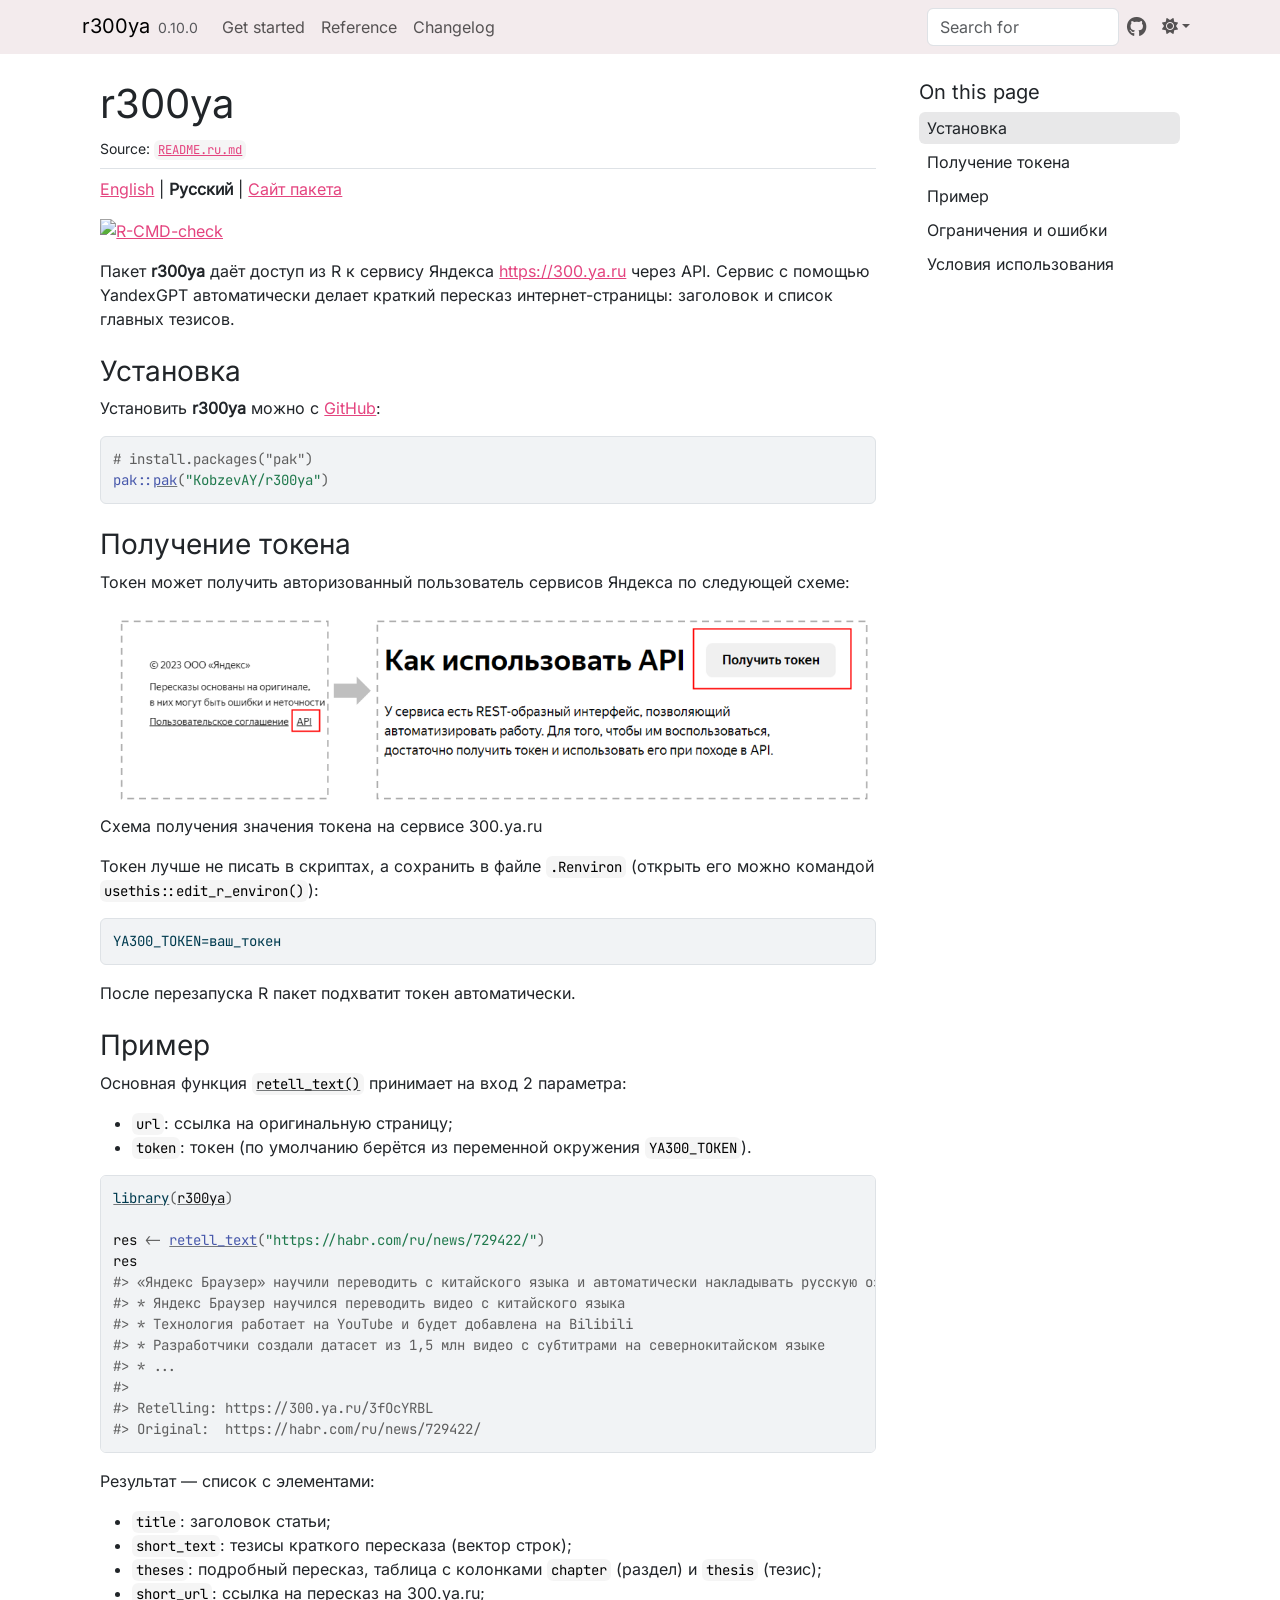
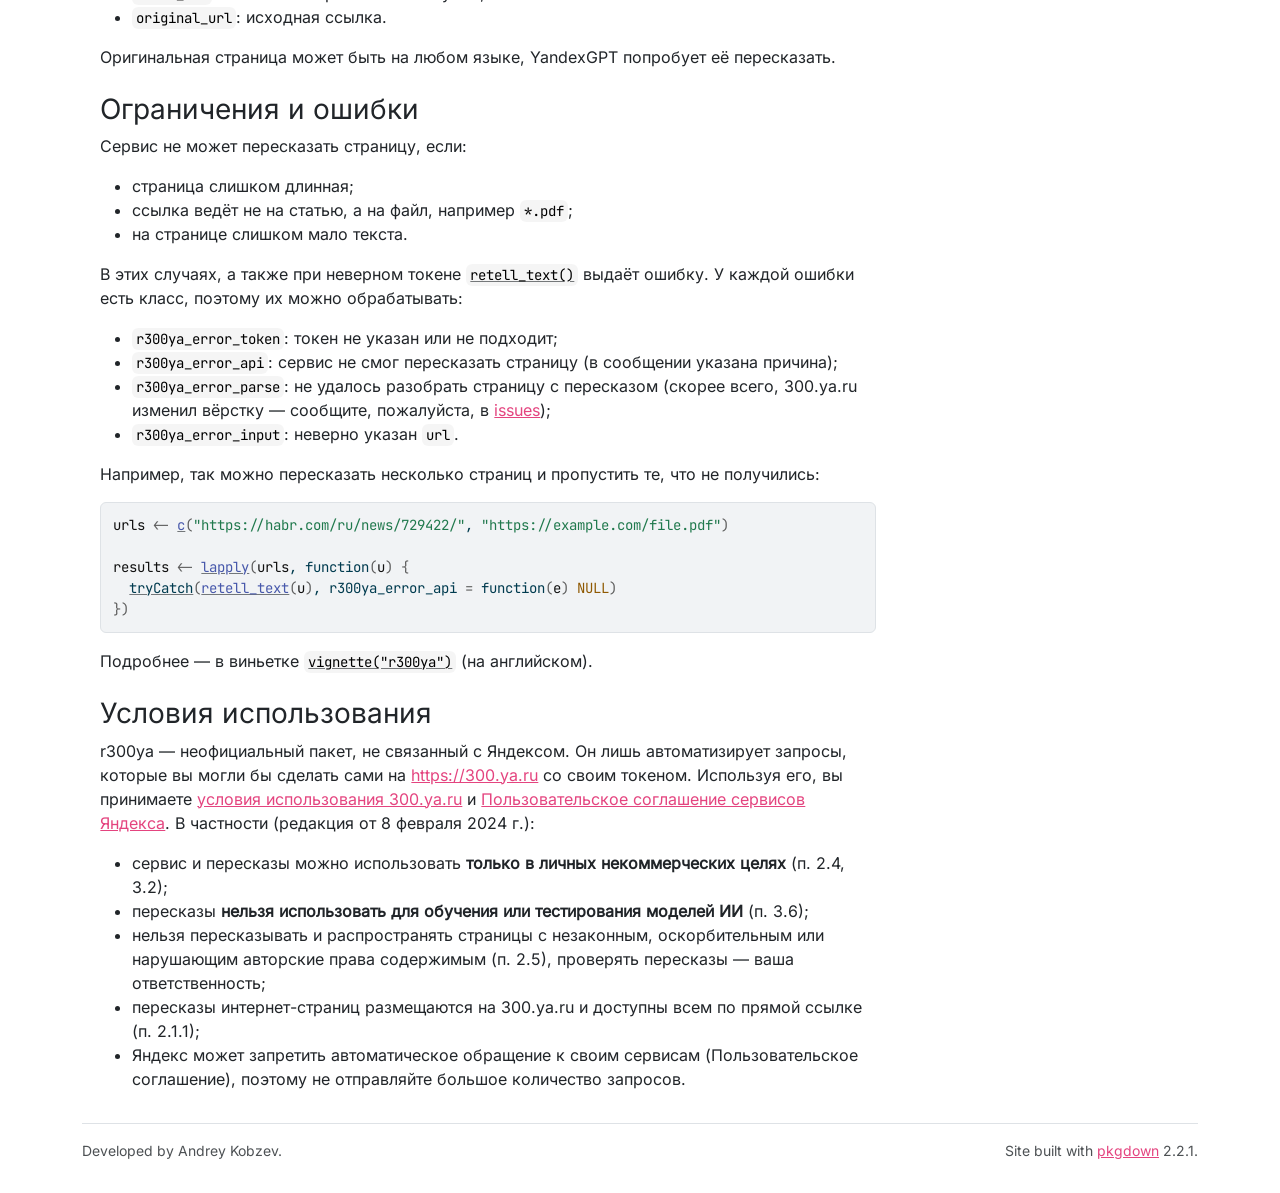
==== README.ru.html @ 0dd204d5 "Deploying to gh-pages from @ KobzevAY/r300ya@0d7c2d34cd76e86f2a90c839f4045124e601a63e 🚀" ====
<!DOCTYPE html>
<!-- Generated by pkgdown: do not edit by hand --><html lang="en"><head><meta charset="UTF-8"><meta http-equiv="X-UA-Compatible" content="IE=edge"><meta name="viewport" content="width=device-width, initial-scale=1, shrink-to-fit=no"><title>r300ya • r300ya</title><script src="lightswitch.js"></script><script src="deps/jquery-3.6.0/jquery-3.6.0.min.js"></script><meta name="viewport" content="width=device-width, initial-scale=1, shrink-to-fit=no"><link href="deps/bootstrap-5.3.8/bootstrap.min.css" rel="stylesheet"><script src="deps/bootstrap-5.3.8/bootstrap.bundle.min.js"></script><link href="deps/Inter-0.4.10/font.css" rel="stylesheet"><link href="deps/JetBrains_Mono-0.4.10/font.css" rel="stylesheet"><link href="deps/font-awesome-6.5.2/css/all.min.css" rel="stylesheet"><link href="deps/font-awesome-6.5.2/css/v4-shims.min.css" rel="stylesheet"><script src="deps/headroom-0.11.0/headroom.min.js"></script><script src="deps/headroom-0.11.0/jQuery.headroom.min.js"></script><script src="deps/bootstrap-toc-1.0.1/bootstrap-toc.min.js"></script><script src="deps/clipboard.js-2.0.11/clipboard.min.js"></script><script src="deps/search-1.0.0/autocomplete.jquery.min.js"></script><script src="deps/search-1.0.0/fuse.min.js"></script><script src="deps/search-1.0.0/mark.min.js"></script><!-- pkgdown --><script src="pkgdown.js"></script><meta property="og:title" content="r300ya"></head><body>
    <a href="#main" class="visually-hidden-focusable">Skip to contents</a>


    <nav class="navbar navbar-expand-lg fixed-top " aria-label="Site navigation"><div class="container">

    <a class="navbar-brand me-2" href="index.html">r300ya</a>

    <small class="nav-text text-muted me-auto" data-bs-toggle="tooltip" data-bs-placement="bottom" title="">0.10.0</small>


    <button class="navbar-toggler" type="button" data-bs-toggle="collapse" data-bs-target="#navbar" aria-controls="navbar" aria-expanded="false" aria-label="Toggle navigation">
      <span class="navbar-toggler-icon"></span>
    </button>

    <div id="navbar" class="collapse navbar-collapse ms-3">
      <ul class="navbar-nav me-auto"><li class="nav-item"><a class="nav-link" href="articles/r300ya.html">Get started</a></li>
<li class="nav-item"><a class="nav-link" href="reference/index.html">Reference</a></li>
<li class="nav-item"><a class="nav-link" href="news/index.html">Changelog</a></li>
      </ul><ul class="navbar-nav"><li class="nav-item"><form class="form-inline" role="search">
 <input class="form-control" type="search" name="search-input" id="search-input" autocomplete="off" aria-label="Search site" placeholder="Search for" data-search-index="search.json"></form></li>
<li class="nav-item"><a class="external-link nav-link" href="https://github.com/KobzevAY/r300ya/" aria-label="GitHub"><span class="fa fab fa-github fa-lg"></span></a></li>
<li class="nav-item dropdown">
  <button class="nav-link dropdown-toggle" type="button" id="dropdown-lightswitch" data-bs-toggle="dropdown" aria-expanded="false" aria-haspopup="true" aria-label="Light switch"><span class="fa fa-sun"></span></button>
  <ul class="dropdown-menu dropdown-menu-end" aria-labelledby="dropdown-lightswitch"><li><button class="dropdown-item" data-bs-theme-value="light"><span class="fa fa-sun"></span> Light</button></li>
    <li><button class="dropdown-item" data-bs-theme-value="dark"><span class="fa fa-moon"></span> Dark</button></li>
    <li><button class="dropdown-item" data-bs-theme-value="auto"><span class="fa fa-adjust"></span> Auto</button></li>
  </ul></li>
      </ul></div>


  </div>
</nav><div class="container template-title-body">
<div class="row">
  <main id="main" class="col-md-9"><div class="page-header">

      <h1>r300ya</h1>
      <small class="dont-index">Source: <a href="https://github.com/KobzevAY/r300ya/blob/master/README.ru.md" class="external-link"><code>README.ru.md</code></a></small>
    </div>

<div id="r300ya" class="section level1">

<p><a href="README.html">English</a> | <strong>Русский</strong> | <a href="https://kobzevay.github.io/r300ya/">Сайт пакета</a></p>
<!-- badges: start -->
<p><a href="https://github.com/KobzevAY/r300ya/actions/workflows/R-CMD-check.yaml" class="external-link"><img src="https://github.com/KobzevAY/r300ya/actions/workflows/R-CMD-check.yaml/badge.svg" alt="R-CMD-check"></a> <!-- badges: end --></p>
<p>Пакет <strong>r300ya</strong> даёт доступ из R к сервису Яндекса <a href="https://300.ya.ru" class="external-link uri">https://300.ya.ru</a> через API. Сервис с помощью YandexGPT автоматически делает краткий пересказ интернет-страницы: заголовок и список главных тезисов.</p>
<div class="section level2">
<h2 id="установка">Установка<a class="anchor" aria-label="anchor" href="#%D1%83%D1%81%D1%82%D0%B0%D0%BD%D0%BE%D0%B2%D0%BA%D0%B0"></a></h2>
<p>Установить <strong>r300ya</strong> можно с <a href="https://github.com/KobzevAY/r300ya" class="external-link">GitHub</a>:</p>
<div class="sourceCode" id="cb1"><pre class="downlit sourceCode r">
<code class="sourceCode R"><span><span class="co"># install.packages("pak")</span></span>
<span><span class="fu">pak</span><span class="fu">::</span><span class="fu"><a href="https://pak.r-lib.org/reference/pak.html" class="external-link">pak</a></span><span class="op">(</span><span class="st">"KobzevAY/r300ya"</span><span class="op">)</span></span></code></pre></div>
</div>
<div class="section level2">
<h2 id="получение-токена">Получение токена<a class="anchor" aria-label="anchor" href="#%D0%BF%D0%BE%D0%BB%D1%83%D1%87%D0%B5%D0%BD%D0%B8%D0%B5-%D1%82%D0%BE%D0%BA%D0%B5%D0%BD%D0%B0"></a></h2>
<p>Токен может получить авторизованный пользователь сервисов Яндекса по следующей схеме:</p>
<figure><img src="reference/figures/r300ya_token.png" alt="Схема получения значения токена на сервисе 300.ya.ru"><figcaption aria-hidden="true">
Схема получения значения токена на сервисе 300.ya.ru
</figcaption></figure><p>Токен лучше не писать в скриптах, а сохранить в файле <code>.Renviron</code> (открыть его можно командой <code>usethis::edit_r_environ()</code>):</p>
<div class="sourceCode" id="cb2"><pre class="sourceCode R"><code class="sourceCode r"><span id="cb2-1"><a href="#cb2-1" tabindex="-1"></a>YA300_TOKEN<span class="ot">=</span>ваш_токен</span></code></pre></div>
<p>После перезапуска R пакет подхватит токен автоматически.</p>
</div>
<div class="section level2">
<h2 id="пример">Пример<a class="anchor" aria-label="anchor" href="#%D0%BF%D1%80%D0%B8%D0%BC%D0%B5%D1%80"></a></h2>
<p>Основная функция <code><a href="reference/retell_text.html">retell_text()</a></code> принимает на вход 2 параметра:</p>
<ul><li>
<code>url</code>: ссылка на оригинальную страницу;</li>
<li>
<code>token</code>: токен (по умолчанию берётся из переменной окружения <code>YA300_TOKEN</code>).</li>
</ul><div class="sourceCode" id="cb3"><pre class="downlit sourceCode r">
<code class="sourceCode R"><span><span class="kw"><a href="https://rdrr.io/r/base/library.html" class="external-link">library</a></span><span class="op">(</span><span class="va"><a href="https://kobzevay.github.io/r300ya/">r300ya</a></span><span class="op">)</span></span>
<span></span>
<span><span class="va">res</span> <span class="op">&lt;-</span> <span class="fu"><a href="reference/retell_text.html">retell_text</a></span><span class="op">(</span><span class="st">"https://habr.com/ru/news/729422/"</span><span class="op">)</span></span>
<span><span class="va">res</span></span>
<span><span class="co">#&gt; «Яндекс Браузер» научили переводить с китайского языка и автоматически накладывать русскую озвучку</span></span>
<span><span class="co">#&gt; * Яндекс Браузер научился переводить видео с китайского языка</span></span>
<span><span class="co">#&gt; * Технология работает на YouTube и будет добавлена на Bilibili</span></span>
<span><span class="co">#&gt; * Разработчики создали датасет из 1,5 млн видео с субтитрами на севернокитайском языке</span></span>
<span><span class="co">#&gt; * ...</span></span>
<span><span class="co">#&gt;</span></span>
<span><span class="co">#&gt; Retelling: https://300.ya.ru/3fOcYRBL</span></span>
<span><span class="co">#&gt; Original:  https://habr.com/ru/news/729422/</span></span></code></pre></div>
<p>Результат — список с элементами:</p>
<ul><li>
<code>title</code>: заголовок статьи;</li>
<li>
<code>short_text</code>: тезисы краткого пересказа (вектор строк);</li>
<li>
<code>theses</code>: подробный пересказ, таблица с колонками <code>chapter</code> (раздел) и <code>thesis</code> (тезис);</li>
<li>
<code>short_url</code>: ссылка на пересказ на 300.ya.ru;</li>
<li>
<code>original_url</code>: исходная ссылка.</li>
</ul><p>Оригинальная страница может быть на любом языке, YandexGPT попробует её пересказать.</p>
</div>
<div class="section level2">
<h2 id="ограничения-и-ошибки">Ограничения и ошибки<a class="anchor" aria-label="anchor" href="#%D0%BE%D0%B3%D1%80%D0%B0%D0%BD%D0%B8%D1%87%D0%B5%D0%BD%D0%B8%D1%8F-%D0%B8-%D0%BE%D1%88%D0%B8%D0%B1%D0%BA%D0%B8"></a></h2>
<p>Сервис не может пересказать страницу, если:</p>
<ul><li>страница слишком длинная;</li>
<li>ссылка ведёт не на статью, а на файл, например <code>*.pdf</code>;</li>
<li>на странице слишком мало текста.</li>
</ul><p>В этих случаях, а также при неверном токене <code><a href="reference/retell_text.html">retell_text()</a></code> выдаёт ошибку. У каждой ошибки есть класс, поэтому их можно обрабатывать:</p>
<ul><li>
<code>r300ya_error_token</code>: токен не указан или не подходит;</li>
<li>
<code>r300ya_error_api</code>: сервис не смог пересказать страницу (в сообщении указана причина);</li>
<li>
<code>r300ya_error_parse</code>: не удалось разобрать страницу с пересказом (скорее всего, 300.ya.ru изменил вёрстку — сообщите, пожалуйста, в <a href="https://github.com/KobzevAY/r300ya/issues" class="external-link">issues</a>);</li>
<li>
<code>r300ya_error_input</code>: неверно указан <code>url</code>.</li>
</ul><p>Например, так можно пересказать несколько страниц и пропустить те, что не получились:</p>
<div class="sourceCode" id="cb4"><pre class="downlit sourceCode r">
<code class="sourceCode R"><span><span class="va">urls</span> <span class="op">&lt;-</span> <span class="fu"><a href="https://rdrr.io/r/base/c.html" class="external-link">c</a></span><span class="op">(</span><span class="st">"https://habr.com/ru/news/729422/"</span>, <span class="st">"https://example.com/file.pdf"</span><span class="op">)</span></span>
<span></span>
<span><span class="va">results</span> <span class="op">&lt;-</span> <span class="fu"><a href="https://rdrr.io/r/base/lapply.html" class="external-link">lapply</a></span><span class="op">(</span><span class="va">urls</span>, <span class="kw">function</span><span class="op">(</span><span class="va">u</span><span class="op">)</span> <span class="op">{</span></span>
<span>  <span class="kw"><a href="https://rdrr.io/r/base/conditions.html" class="external-link">tryCatch</a></span><span class="op">(</span><span class="fu"><a href="reference/retell_text.html">retell_text</a></span><span class="op">(</span><span class="va">u</span><span class="op">)</span>, r300ya_error_api <span class="op">=</span> <span class="kw">function</span><span class="op">(</span><span class="va">e</span><span class="op">)</span> <span class="cn">NULL</span><span class="op">)</span></span>
<span><span class="op">}</span><span class="op">)</span></span></code></pre></div>
<p>Подробнее — в виньетке <code><a href="articles/r300ya.html">vignette("r300ya")</a></code> (на английском).</p>
</div>
<div class="section level2">
<h2 id="условия-использования">Условия использования<a class="anchor" aria-label="anchor" href="#%D1%83%D1%81%D0%BB%D0%BE%D0%B2%D0%B8%D1%8F-%D0%B8%D1%81%D0%BF%D0%BE%D0%BB%D1%8C%D0%B7%D0%BE%D0%B2%D0%B0%D0%BD%D0%B8%D1%8F"></a></h2>
<p>r300ya — неофициальный пакет, не связанный с Яндексом. Он лишь автоматизирует запросы, которые вы могли бы сделать сами на <a href="https://300.ya.ru" class="external-link uri">https://300.ya.ru</a> со своим токеном. Используя его, вы принимаете <a href="https://yandex.ru/legal/300ya_termsofuse/" class="external-link">условия использования 300.ya.ru</a> и <a href="https://yandex.ru/legal/rules/" class="external-link">Пользовательское соглашение сервисов Яндекса</a>. В частности (редакция от 8 февраля 2024 г.):</p>
<ul><li>сервис и пересказы можно использовать <strong>только в личных некоммерческих целях</strong> (п. 2.4, 3.2);</li>
<li>пересказы <strong>нельзя использовать для обучения или тестирования моделей ИИ</strong> (п. 3.6);</li>
<li>нельзя пересказывать и распространять страницы с незаконным, оскорбительным или нарушающим авторские права содержимым (п. 2.5), проверять пересказы — ваша ответственность;</li>
<li>пересказы интернет-страниц размещаются на 300.ya.ru и доступны всем по прямой ссылке (п. 2.1.1);</li>
<li>Яндекс может запретить автоматическое обращение к своим сервисам (Пользовательское соглашение), поэтому не отправляйте большое количество запросов.</li>
</ul></div>
</div>

  </main><aside class="col-md-3"><nav id="toc" aria-label="Table of contents"><h2>On this page</h2>
    </nav></aside></div>


    <footer><div class="pkgdown-footer-left">
  <p>Developed by Andrey Kobzev.</p>
</div>

<div class="pkgdown-footer-right">
  <p>Site built with <a href="https://pkgdown.r-lib.org/" class="external-link">pkgdown</a> 2.2.1.</p>
</div>

    </footer></div>





  </body></html>
---- deps/Inter-0.4.10/font.css ----
/* cyrillic-ext */
@font-face {
  font-family: 'Inter';
  font-style: normal;
  font-weight: 400;
  font-display: swap;
  src: url(UcCO3FwrK3iLTeHuS_nVMrMxCp50SjIw2boKoduKmMEVuLyfAZJhiI2B.woff2) format('woff2');
  unicode-range: U+0460-052F, U+1C80-1C8A, U+20B4, U+2DE0-2DFF, U+A640-A69F, U+FE2E-FE2F;
}
/* cyrillic */
@font-face {
  font-family: 'Inter';
  font-style: normal;
  font-weight: 400;
  font-display: swap;
  src: url(UcCO3FwrK3iLTeHuS_nVMrMxCp50SjIw2boKoduKmMEVuLyfAZthiI2B.woff2) format('woff2');
  unicode-range: U+0301, U+0400-045F, U+0490-0491, U+04B0-04B1, U+2116;
}
/* greek-ext */
@font-face {
  font-family: 'Inter';
  font-style: normal;
  font-weight: 400;
  font-display: swap;
  src: url(UcCO3FwrK3iLTeHuS_nVMrMxCp50SjIw2boKoduKmMEVuLyfAZNhiI2B.woff2) format('woff2');
  unicode-range: U+1F00-1FFF;
}
/* greek */
@font-face {
  font-family: 'Inter';
  font-style: normal;
  font-weight: 400;
  font-display: swap;
  src: url(UcCO3FwrK3iLTeHuS_nVMrMxCp50SjIw2boKoduKmMEVuLyfAZxhiI2B.woff2) format('woff2');
  unicode-range: U+0370-0377, U+037A-037F, U+0384-038A, U+038C, U+038E-03A1, U+03A3-03FF;
}
/* vietnamese */
@font-face {
  font-family: 'Inter';
  font-style: normal;
  font-weight: 400;
  font-display: swap;
  src: url(UcCO3FwrK3iLTeHuS_nVMrMxCp50SjIw2boKoduKmMEVuLyfAZBhiI2B.woff2) format('woff2');
  unicode-range: U+0102-0103, U+0110-0111, U+0128-0129, U+0168-0169, U+01A0-01A1, U+01AF-01B0, U+0300-0301, U+0303-0304, U+0308-0309, U+0323, U+0329, U+1EA0-1EF9, U+20AB;
}
/* latin-ext */
@font-face {
  font-family: 'Inter';
  font-style: normal;
  font-weight: 400;
  font-display: swap;
  src: url(UcCO3FwrK3iLTeHuS_nVMrMxCp50SjIw2boKoduKmMEVuLyfAZFhiI2B.woff2) format('woff2');
  unicode-range: U+0100-02BA, U+02BD-02C5, U+02C7-02CC, U+02CE-02D7, U+02DD-02FF, U+0304, U+0308, U+0329, U+1D00-1DBF, U+1E00-1E9F, U+1EF2-1EFF, U+2020, U+20A0-20AB, U+20AD-20C4, U+2113, U+2C60-2C7F, U+A720-A7FF;
}
/* latin */
@font-face {
  font-family: 'Inter';
  font-style: normal;
  font-weight: 400;
  font-display: swap;
  src: url(UcCO3FwrK3iLTeHuS_nVMrMxCp50SjIw2boKoduKmMEVuLyfAZ9hiA.woff2) format('woff2');
  unicode-range: U+0000-00FF, U+0131, U+0152-0153, U+02BB-02BC, U+02C6, U+02DA, U+02DC, U+0304, U+0308, U+0329, U+2000-206F, U+20AC, U+2122, U+2191, U+2193, U+2212, U+2215, U+FEFF, U+FFFD;
}
---- deps/JetBrains_Mono-0.4.10/font.css ----
/* cyrillic-ext */
@font-face {
  font-family: 'JetBrains Mono';
  font-style: normal;
  font-weight: 400;
  font-display: swap;
  src: url(tDbY2o-flEEny0FZhsfKu5WU4zr3E_BX0PnT8RD8yKxTN1OVgaY.woff2) format('woff2');
  unicode-range: U+0460-052F, U+1C80-1C8A, U+20B4, U+2DE0-2DFF, U+A640-A69F, U+FE2E-FE2F;
}
/* cyrillic */
@font-face {
  font-family: 'JetBrains Mono';
  font-style: normal;
  font-weight: 400;
  font-display: swap;
  src: url(tDbY2o-flEEny0FZhsfKu5WU4zr3E_BX0PnT8RD8yKxTPlOVgaY.woff2) format('woff2');
  unicode-range: U+0301, U+0400-045F, U+0490-0491, U+04B0-04B1, U+2116;
}
/* greek */
@font-face {
  font-family: 'JetBrains Mono';
  font-style: normal;
  font-weight: 400;
  font-display: swap;
  src: url(tDbY2o-flEEny0FZhsfKu5WU4zr3E_BX0PnT8RD8yKxTOVOVgaY.woff2) format('woff2');
  unicode-range: U+0370-0377, U+037A-037F, U+0384-038A, U+038C, U+038E-03A1, U+03A3-03FF;
}
/* vietnamese */
@font-face {
  font-family: 'JetBrains Mono';
  font-style: normal;
  font-weight: 400;
  font-display: swap;
  src: url(tDbY2o-flEEny0FZhsfKu5WU4zr3E_BX0PnT8RD8yKxTNVOVgaY.woff2) format('woff2');
  unicode-range: U+0102-0103, U+0110-0111, U+0128-0129, U+0168-0169, U+01A0-01A1, U+01AF-01B0, U+0300-0301, U+0303-0304, U+0308-0309, U+0323, U+0329, U+1EA0-1EF9, U+20AB;
}
/* latin-ext */
@font-face {
  font-family: 'JetBrains Mono';
  font-style: normal;
  font-weight: 400;
  font-display: swap;
  src: url(tDbY2o-flEEny0FZhsfKu5WU4zr3E_BX0PnT8RD8yKxTNFOVgaY.woff2) format('woff2');
  unicode-range: U+0100-02BA, U+02BD-02C5, U+02C7-02CC, U+02CE-02D7, U+02DD-02FF, U+0304, U+0308, U+0329, U+1D00-1DBF, U+1E00-1E9F, U+1EF2-1EFF, U+2020, U+20A0-20AB, U+20AD-20C4, U+2113, U+2C60-2C7F, U+A720-A7FF;
}
/* latin */
@font-face {
  font-family: 'JetBrains Mono';
  font-style: normal;
  font-weight: 400;
  font-display: swap;
  src: url(tDbY2o-flEEny0FZhsfKu5WU4zr3E_BX0PnT8RD8yKxTOlOV.woff2) format('woff2');
  unicode-range: U+0000-00FF, U+0131, U+0152-0153, U+02BB-02BC, U+02C6, U+02DA, U+02DC, U+0304, U+0308, U+0329, U+2000-206F, U+20AC, U+2122, U+2191, U+2193, U+2212, U+2215, U+FEFF, U+FFFD;
}
---- deps/font-awesome-6.5.2/css/v4-shims.min.css ----
/*!
 * Font Awesome Free 6.5.2 by @fontawesome - https://fontawesome.com
 * License - https://fontawesome.com/license/free (Icons: CC BY 4.0, Fonts: SIL OFL 1.1, Code: MIT License)
 * Copyright 2024 Fonticons, Inc.
 */
.fa.fa-glass:before{content:"\f000"}.fa.fa-envelope-o{font-family:"Font Awesome 6 Free";font-weight:400}.fa.fa-envelope-o:before{content:"\f0e0"}.fa.fa-star-o{font-family:"Font Awesome 6 Free";font-weight:400}.fa.fa-star-o:before{content:"\f005"}.fa.fa-close:before,.fa.fa-remove:before{content:"\f00d"}.fa.fa-gear:before{content:"\f013"}.fa.fa-trash-o{font-family:"Font Awesome 6 Free";font-weight:400}.fa.fa-trash-o:before{content:"\f2ed"}.fa.fa-home:before{content:"\f015"}.fa.fa-file-o{font-family:"Font Awesome 6 Free";font-weight:400}.fa.fa-file-o:before{content:"\f15b"}.fa.fa-clock-o{font-family:"Font Awesome 6 Free";font-weight:400}.fa.fa-clock-o:before{content:"\f017"}.fa.fa-arrow-circle-o-down{font-family:"Font Awesome 6 Free";font-weight:400}.fa.fa-arrow-circle-o-down:before{content:"\f358"}.fa.fa-arrow-circle-o-up{font-family:"Font Awesome 6 Free";font-weight:400}.fa.fa-arrow-circle-o-up:before{content:"\f35b"}.fa.fa-play-circle-o{font-family:"Font Awesome 6 Free";font-weight:400}.fa.fa-play-circle-o:before{content:"\f144"}.fa.fa-repeat:before,.fa.fa-rotate-right:before{content:"\f01e"}.fa.fa-refresh:before{content:"\f021"}.fa.fa-list-alt{font-family:"Font Awesome 6 Free";font-weight:400}.fa.fa-list-alt:before{content:"\f022"}.fa.fa-dedent:before{content:"\f03b"}.fa.fa-video-camera:before{content:"\f03d"}.fa.fa-picture-o{font-family:"Font Awesome 6 Free";font-weight:400}.fa.fa-picture-o:before{content:"\f03e"}.fa.fa-photo{font-family:"Font Awesome 6 Free";font-weight:400}.fa.fa-photo:before{content:"\f03e"}.fa.fa-image{font-family:"Font Awesome 6 Free";font-weight:400}.fa.fa-image:before{content:"\f03e"}.fa.fa-map-marker:before{content:"\f3c5"}.fa.fa-pencil-square-o{font-family:"Font Awesome 6 Free";font-weight:400}.fa.fa-pencil-square-o:before{content:"\f044"}.fa.fa-edit{font-family:"Font Awesome 6 Free";font-weight:400}.fa.fa-edit:before{content:"\f044"}.fa.fa-share-square-o:before{content:"\f14d"}.fa.fa-check-square-o{font-family:"Font Awesome 6 Free";font-weight:400}.fa.fa-check-square-o:before{content:"\f14a"}.fa.fa-arrows:before{content:"\f0b2"}.fa.fa-times-circle-o{font-family:"Font Awesome 6 Free";font-weight:400}.fa.fa-times-circle-o:before{content:"\f057"}.fa.fa-check-circle-o{font-family:"Font Awesome 6 Free";font-weight:400}.fa.fa-check-circle-o:before{content:"\f058"}.fa.fa-mail-forward:before{content:"\f064"}.fa.fa-expand:before{content:"\f424"}.fa.fa-compress:before{content:"\f422"}.fa.fa-eye,.fa.fa-eye-slash{font-family:"Font Awesome 6 Free";font-weight:400}.fa.fa-warning:before{content:"\f071"}.fa.fa-calendar:before{content:"\f073"}.fa.fa-arrows-v:before{content:"\f338"}.fa.fa-arrows-h:before{content:"\f337"}.fa.fa-bar-chart-o:before,.fa.fa-bar-chart:before{content:"\e0e3"}.fa.fa-twitter-square{font-family:"Font Awesome 6 Brands";font-weight:400}.fa.fa-twitter-square:before{content:"\f081"}.fa.fa-facebook-square{font-family:"Font Awesome 6 Brands";font-weight:400}.fa.fa-facebook-square:before{content:"\f082"}.fa.fa-gears:before{content:"\f085"}.fa.fa-thumbs-o-up{font-family:"Font Awesome 6 Free";font-weight:400}.fa.fa-thumbs-o-up:before{content:"\f164"}.fa.fa-thumbs-o-down{font-family:"Font Awesome 6 Free";font-weight:400}.fa.fa-thumbs-o-down:before{content:"\f165"}.fa.fa-heart-o{font-family:"Font Awesome 6 Free";font-weight:400}.fa.fa-heart-o:before{content:"\f004"}.fa.fa-sign-out:before{content:"\f2f5"}.fa.fa-linkedin-square{font-family:"Font Awesome 6 Brands";font-weight:400}.fa.fa-linkedin-square:before{content:"\f08c"}.fa.fa-thumb-tack:before{content:"\f08d"}.fa.fa-external-link:before{content:"\f35d"}.fa.fa-sign-in:before{content:"\f2f6"}.fa.fa-github-square{font-family:"Font Awesome 6 Brands";font-weight:400}.fa.fa-github-square:before{content:"\f092"}.fa.fa-lemon-o{font-family:"Font Awesome 6 Free";font-weight:400}.fa.fa-lemon-o:before{content:"\f094"}.fa.fa-square-o{font-family:"Font Awesome 6 Free";font-weight:400}.fa.fa-square-o:before{content:"\f0c8"}.fa.fa-bookmark-o{font-family:"Font Awesome 6 Free";font-weight:400}.fa.fa-bookmark-o:before{content:"\f02e"}.fa.fa-facebook,.fa.fa-twitter{font-family:"Font Awesome 6 Brands";font-weight:400}.fa.fa-facebook:before{content:"\f39e"}.fa.fa-facebook-f{font-family:"Font Awesome 6 Brands";font-weight:400}.fa.fa-facebook-f:before{content:"\f39e"}.fa.fa-github{font-family:"Font Awesome 6 Brands";font-weight:400}.fa.fa-credit-card{font-family:"Font Awesome 6 Free";font-weight:400}.fa.fa-feed:before{content:"\f09e"}.fa.fa-hdd-o{font-family:"Font Awesome 6 Free";font-weight:400}.fa.fa-hdd-o:before{content:"\f0a0"}.fa.fa-hand-o-right{font-family:"Font Awesome 6 Free";font-weight:400}.fa.fa-hand-o-right:before{content:"\f0a4"}.fa.fa-hand-o-left{font-family:"Font Awesome 6 Free";font-weight:400}.fa.fa-hand-o-left:before{content:"\f0a5"}.fa.fa-hand-o-up{font-family:"Font Awesome 6 Free";font-weight:400}.fa.fa-hand-o-up:before{content:"\f0a6"}.fa.fa-hand-o-down{font-family:"Font Awesome 6 Free";font-weight:400}.fa.fa-hand-o-down:before{content:"\f0a7"}.fa.fa-globe:before{content:"\f57d"}.fa.fa-tasks:before{content:"\f828"}.fa.fa-arrows-alt:before{content:"\f31e"}.fa.fa-group:before{content:"\f0c0"}.fa.fa-chain:before{content:"\f0c1"}.fa.fa-cut:before{content:"\f0c4"}.fa.fa-files-o{font-family:"Font Awesome 6 Free";font-weight:400}.fa.fa-files-o:before{content:"\f0c5"}.fa.fa-floppy-o{font-family:"Font Awesome 6 Free";font-weight:400}.fa.fa-floppy-o:before{content:"\f0c7"}.fa.fa-save{font-family:"Font Awesome 6 Free";font-weight:400}.fa.fa-save:before{content:"\f0c7"}.fa.fa-navicon:before,.fa.fa-reorder:before{content:"\f0c9"}.fa.fa-magic:before{content:"\e2ca"}.fa.fa-pinterest,.fa.fa-pinterest-square{font-family:"Font Awesome 6 Brands";font-weight:400}.fa.fa-pinterest-square:before{content:"\f0d3"}.fa.fa-google-plus-square{font-family:"Font Awesome 6 Brands";font-weight:400}.fa.fa-google-plus-square:before{content:"\f0d4"}.fa.fa-google-plus{font-family:"Font Awesome 6 Brands";font-weight:400}.fa.fa-google-plus:before{content:"\f0d5"}.fa.fa-money:before{content:"\f3d1"}.fa.fa-unsorted:before{content:"\f0dc"}.fa.fa-sort-desc:before{content:"\f0dd"}.fa.fa-sort-asc:before{content:"\f0de"}.fa.fa-linkedin{font-family:"Font Awesome 6 Brands";font-weight:400}.fa.fa-linkedin:before{content:"\f0e1"}.fa.fa-rotate-left:before{content:"\f0e2"}.fa.fa-legal:before{content:"\f0e3"}.fa.fa-dashboard:before,.fa.fa-tachometer:before{content:"\f625"}.fa.fa-comment-o{font-family:"Font Awesome 6 Free";font-weight:400}.fa.fa-comment-o:before{content:"\f075"}.fa.fa-comments-o{font-family:"Font Awesome 6 Free";font-weight:400}.fa.fa-comments-o:before{content:"\f086"}.fa.fa-flash:before{content:"\f0e7"}.fa.fa-clipboard:before{content:"\f0ea"}.fa.fa-lightbulb-o{font-family:"Font Awesome 6 Free";font-weight:400}.fa.fa-lightbulb-o:before{content:"\f0eb"}.fa.fa-exchange:before{content:"\f362"}.fa.fa-cloud-download:before{content:"\f0ed"}.fa.fa-cloud-upload:before{content:"\f0ee"}.fa.fa-bell-o{font-family:"Font Awesome 6 Free";font-weight:400}.fa.fa-bell-o:before{content:"\f0f3"}.fa.fa-cutlery:before{content:"\f2e7"}.fa.fa-file-text-o{font-family:"Font Awesome 6 Free";font-weight:400}.fa.fa-file-text-o:before{content:"\f15c"}.fa.fa-building-o{font-family:"Font Awesome 6 Free";font-weight:400}.fa.fa-building-o:before{content:"\f1ad"}.fa.fa-hospital-o{font-family:"Font Awesome 6 Free";font-weight:400}.fa.fa-hospital-o:before{content:"\f0f8"}.fa.fa-tablet:before{content:"\f3fa"}.fa.fa-mobile-phone:before,.fa.fa-mobile:before{content:"\f3cd"}.fa.fa-circle-o{font-family:"Font Awesome 6 Free";font-weight:400}.fa.fa-circle-o:before{content:"\f111"}.fa.fa-mail-reply:before{content:"\f3e5"}.fa.fa-github-alt{font-family:"Font Awesome 6 Brands";font-weight:400}.fa.fa-folder-o{font-family:"Font Awesome 6 Free";font-weight:400}.fa.fa-folder-o:before{content:"\f07b"}.fa.fa-folder-open-o{font-family:"Font Awesome 6 Free";font-weight:400}.fa.fa-folder-open-o:before{content:"\f07c"}.fa.fa-smile-o{font-family:"Font Awesome 6 Free";font-weight:400}.fa.fa-smile-o:before{content:"\f118"}.fa.fa-frown-o{font-family:"Font Awesome 6 Free";font-weight:400}.fa.fa-frown-o:before{content:"\f119"}.fa.fa-meh-o{font-family:"Font Awesome 6 Free";font-weight:400}.fa.fa-meh-o:before{content:"\f11a"}.fa.fa-keyboard-o{font-family:"Font Awesome 6 Free";font-weight:400}.fa.fa-keyboard-o:before{content:"\f11c"}.fa.fa-flag-o{font-family:"Font Awesome 6 Free";font-weight:400}.fa.fa-flag-o:before{content:"\f024"}.fa.fa-mail-reply-all:before{content:"\f122"}.fa.fa-star-half-o{font-family:"Font Awesome 6 Free";font-weight:400}.fa.fa-star-half-o:before{content:"\f5c0"}.fa.fa-star-half-empty{font-family:"Font Awesome 6 Free";font-weight:400}.fa.fa-star-half-empty:before{content:"\f5c0"}.fa.fa-star-half-full{font-family:"Font Awesome 6 Free";font-weight:400}.fa.fa-star-half-full:before{content:"\f5c0"}.fa.fa-code-fork:before{content:"\f126"}.fa.fa-chain-broken:before,.fa.fa-unlink:before{content:"\f127"}.fa.fa-calendar-o{font-family:"Font Awesome 6 Free";font-weight:400}.fa.fa-calendar-o:before{content:"\f133"}.fa.fa-css3,.fa.fa-html5,.fa.fa-maxcdn{font-family:"Font Awesome 6 Brands";font-weight:400}.fa.fa-unlock-alt:before{content:"\f09c"}.fa.fa-minus-square-o{font-family:"Font Awesome 6 Free";font-weight:400}.fa.fa-minus-square-o:before{content:"\f146"}.fa.fa-level-up:before{content:"\f3bf"}.fa.fa-level-down:before{content:"\f3be"}.fa.fa-pencil-square:before{content:"\f14b"}.fa.fa-external-link-square:before{content:"\f360"}.fa.fa-compass{font-family:"Font Awesome 6 Free";font-weight:400}.fa.fa-caret-square-o-down{font-family:"Font Awesome 6 Free";font-weight:400}.fa.fa-caret-square-o-down:before{content:"\f150"}.fa.fa-toggle-down{font-family:"Font Awesome 6 Free";font-weight:400}.fa.fa-toggle-down:before{content:"\f150"}.fa.fa-caret-square-o-up{font-family:"Font Awesome 6 Free";font-weight:400}.fa.fa-caret-square-o-up:before{content:"\f151"}.fa.fa-toggle-up{font-family:"Font Awesome 6 Free";font-weight:400}.fa.fa-toggle-up:before{content:"\f151"}.fa.fa-caret-square-o-right{font-family:"Font Awesome 6 Free";font-weight:400}.fa.fa-caret-square-o-right:before{content:"\f152"}.fa.fa-toggle-right{font-family:"Font Awesome 6 Free";font-weight:400}.fa.fa-toggle-right:before{content:"\f152"}.fa.fa-eur:before,.fa.fa-euro:before{content:"\f153"}.fa.fa-gbp:before{content:"\f154"}.fa.fa-dollar:before,.fa.fa-usd:before{content:"\24"}.fa.fa-inr:before,.fa.fa-rupee:before{content:"\e1bc"}.fa.fa-cny:before,.fa.fa-jpy:before,.fa.fa-rmb:before,.fa.fa-yen:before{content:"\f157"}.fa.fa-rouble:before,.fa.fa-rub:before,.fa.fa-ruble:before{content:"\f158"}.fa.fa-krw:before,.fa.fa-won:before{content:"\f159"}.fa.fa-bitcoin,.fa.fa-btc{font-family:"Font Awesome 6 Brands";font-weight:400}.fa.fa-bitcoin:before{content:"\f15a"}.fa.fa-file-text:before{content:"\f15c"}.fa.fa-sort-alpha-asc:before{content:"\f15d"}.fa.fa-sort-alpha-desc:before{content:"\f881"}.fa.fa-sort-amount-asc:before{content:"\f884"}.fa.fa-sort-amount-desc:before{content:"\f160"}.fa.fa-sort-numeric-asc:before{content:"\f162"}.fa.fa-sort-numeric-desc:before{content:"\f886"}.fa.fa-youtube-square{font-family:"Font Awesome 6 Brands";font-weight:400}.fa.fa-youtube-square:before{content:"\f431"}.fa.fa-xing,.fa.fa-xing-square,.fa.fa-youtube{font-family:"Font Awesome 6 Brands";font-weight:400}.fa.fa-xing-square:before{content:"\f169"}.fa.fa-youtube-play{font-family:"Font Awesome 6 Brands";font-weight:400}.fa.fa-youtube-play:before{content:"\f167"}.fa.fa-adn,.fa.fa-bitbucket,.fa.fa-bitbucket-square,.fa.fa-dropbox,.fa.fa-flickr,.fa.fa-instagram,.fa.fa-stack-overflow{font-family:"Font Awesome 6 Brands";font-weight:400}.fa.fa-bitbucket-square:before{content:"\f171"}.fa.fa-tumblr,.fa.fa-tumblr-square{font-family:"Font Awesome 6 Brands";font-weight:400}.fa.fa-tumblr-square:before{content:"\f174"}.fa.fa-long-arrow-down:before{content:"\f309"}.fa.fa-long-arrow-up:before{content:"\f30c"}.fa.fa-long-arrow-left:before{content:"\f30a"}.fa.fa-long-arrow-right:before{content:"\f30b"}.fa.fa-android,.fa.fa-apple,.fa.fa-dribbble,.fa.fa-foursquare,.fa.fa-gittip,.fa.fa-gratipay,.fa.fa-linux,.fa.fa-skype,.fa.fa-trello,.fa.fa-windows{font-family:"Font Awesome 6 Brands";font-weight:400}.fa.fa-gittip:before{content:"\f184"}.fa.fa-sun-o{font-family:"Font Awesome 6 Free";font-weight:400}.fa.fa-sun-o:before{content:"\f185"}.fa.fa-moon-o{font-family:"Font Awesome 6 Free";font-weight:400}.fa.fa-moon-o:before{content:"\f186"}.fa.fa-pagelines,.fa.fa-renren,.fa.fa-stack-exchange,.fa.fa-vk,.fa.fa-weibo{font-family:"Font Awesome 6 Brands";font-weight:400}.fa.fa-arrow-circle-o-right{font-family:"Font Awesome 6 Free";font-weight:400}.fa.fa-arrow-circle-o-right:before{content:"\f35a"}.fa.fa-arrow-circle-o-left{font-family:"Font Awesome 6 Free";font-weight:400}.fa.fa-arrow-circle-o-left:before{content:"\f359"}.fa.fa-caret-square-o-left{font-family:"Font Awesome 6 Free";font-weight:400}.fa.fa-caret-square-o-left:before{content:"\f191"}.fa.fa-toggle-left{font-family:"Font Awesome 6 Free";font-weight:400}.fa.fa-toggle-left:before{content:"\f191"}.fa.fa-dot-circle-o{font-family:"Font Awesome 6 Free";font-weight:400}.fa.fa-dot-circle-o:before{content:"\f192"}.fa.fa-vimeo-square{font-family:"Font Awesome 6 Brands";font-weight:400}.fa.fa-vimeo-square:before{content:"\f194"}.fa.fa-try:before,.fa.fa-turkish-lira:before{content:"\e2bb"}.fa.fa-plus-square-o{font-family:"Font Awesome 6 Free";font-weight:400}.fa.fa-plus-square-o:before{content:"\f0fe"}.fa.fa-openid,.fa.fa-slack,.fa.fa-wordpress{font-family:"Font Awesome 6 Brands";font-weight:400}.fa.fa-bank:before,.fa.fa-institution:before{content:"\f19c"}.fa.fa-mortar-board:before{content:"\f19d"}.fa.fa-google,.fa.fa-reddit,.fa.fa-reddit-square,.fa.fa-yahoo{font-family:"Font Awesome 6 Brands";font-weight:400}.fa.fa-reddit-square:before{content:"\f1a2"}.fa.fa-behance,.fa.fa-behance-square,.fa.fa-delicious,.fa.fa-digg,.fa.fa-drupal,.fa.fa-joomla,.fa.fa-pied-piper-alt,.fa.fa-pied-piper-pp,.fa.fa-stumbleupon,.fa.fa-stumbleupon-circle{font-family:"Font Awesome 6 Brands";font-weight:400}.fa.fa-behance-square:before{content:"\f1b5"}.fa.fa-steam,.fa.fa-steam-square{font-family:"Font Awesome 6 Brands";font-weight:400}.fa.fa-steam-square:before{content:"\f1b7"}.fa.fa-automobile:before{content:"\f1b9"}.fa.fa-cab:before{content:"\f1ba"}.fa.fa-deviantart,.fa.fa-soundcloud,.fa.fa-spotify{font-family:"Font Awesome 6 Brands";font-weight:400}.fa.fa-file-pdf-o{font-family:"Font Awesome 6 Free";font-weight:400}.fa.fa-file-pdf-o:before{content:"\f1c1"}.fa.fa-file-word-o{font-family:"Font Awesome 6 Free";font-weight:400}.fa.fa-file-word-o:before{content:"\f1c2"}.fa.fa-file-excel-o{font-family:"Font Awesome 6 Free";font-weight:400}.fa.fa-file-excel-o:before{content:"\f1c3"}.fa.fa-file-powerpoint-o{font-family:"Font Awesome 6 Free";font-weight:400}.fa.fa-file-powerpoint-o:before{content:"\f1c4"}.fa.fa-file-image-o{font-family:"Font Awesome 6 Free";font-weight:400}.fa.fa-file-image-o:before{content:"\f1c5"}.fa.fa-file-photo-o{font-family:"Font Awesome 6 Free";font-weight:400}.fa.fa-file-photo-o:before{content:"\f1c5"}.fa.fa-file-picture-o{font-family:"Font Awesome 6 Free";font-weight:400}.fa.fa-file-picture-o:before{content:"\f1c5"}.fa.fa-file-archive-o{font-family:"Font Awesome 6 Free";font-weight:400}.fa.fa-file-archive-o:before{content:"\f1c6"}.fa.fa-file-zip-o{font-family:"Font Awesome 6 Free";font-weight:400}.fa.fa-file-zip-o:before{content:"\f1c6"}.fa.fa-file-audio-o{font-family:"Font Awesome 6 Free";font-weight:400}.fa.fa-file-audio-o:before{content:"\f1c7"}.fa.fa-file-sound-o{font-family:"Font Awesome 6 Free";font-weight:400}.fa.fa-file-sound-o:before{content:"\f1c7"}.fa.fa-file-video-o{font-family:"Font Awesome 6 Free";font-weight:400}.fa.fa-file-video-o:before{content:"\f1c8"}.fa.fa-file-movie-o{font-family:"Font Awesome 6 Free";font-weight:400}.fa.fa-file-movie-o:before{content:"\f1c8"}.fa.fa-file-code-o{font-family:"Font Awesome 6 Free";font-weight:400}.fa.fa-file-code-o:before{content:"\f1c9"}.fa.fa-codepen,.fa.fa-jsfiddle,.fa.fa-vine{font-family:"Font Awesome 6 Brands";font-weight:400}.fa.fa-life-bouy:before,.fa.fa-life-buoy:before,.fa.fa-life-saver:before,.fa.fa-support:before{content:"\f1cd"}.fa.fa-circle-o-notch:before{content:"\f1ce"}.fa.fa-ra,.fa.fa-rebel{font-family:"Font Awesome 6 Brands";font-weight:400}.fa.fa-ra:before{content:"\f1d0"}.fa.fa-resistance{font-family:"Font Awesome 6 Brands";font-weight:400}.fa.fa-resistance:before{content:"\f1d0"}.fa.fa-empire,.fa.fa-ge{font-family:"Font Awesome 6 Brands";font-weight:400}.fa.fa-ge:before{content:"\f1d1"}.fa.fa-git-square{font-family:"Font Awesome 6 Brands";font-weight:400}.fa.fa-git-square:before{content:"\f1d2"}.fa.fa-git,.fa.fa-hacker-news,.fa.fa-y-combinator-square{font-family:"Font Awesome 6 Brands";font-weight:400}.fa.fa-y-combinator-square:before{content:"\f1d4"}.fa.fa-yc-square{font-family:"Font Awesome 6 Brands";font-weight:400}.fa.fa-yc-square:before{content:"\f1d4"}.fa.fa-qq,.fa.fa-tencent-weibo,.fa.fa-wechat,.fa.fa-weixin{font-family:"Font Awesome 6 Brands";font-weight:400}.fa.fa-wechat:before{content:"\f1d7"}.fa.fa-send:before{content:"\f1d8"}.fa.fa-paper-plane-o{font-family:"Font Awesome 6 Free";font-weight:400}.fa.fa-paper-plane-o:before{content:"\f1d8"}.fa.fa-send-o{font-family:"Font Awesome 6 Free";font-weight:400}.fa.fa-send-o:before{content:"\f1d8"}.fa.fa-circle-thin{font-family:"Font Awesome 6 Free";font-weight:400}.fa.fa-circle-thin:before{content:"\f111"}.fa.fa-header:before{content:"\f1dc"}.fa.fa-futbol-o{font-family:"Font Awesome 6 Free";font-weight:400}.fa.fa-futbol-o:before{content:"\f1e3"}.fa.fa-soccer-ball-o{font-family:"Font Awesome 6 Free";font-weight:400}.fa.fa-soccer-ball-o:before{content:"\f1e3"}.fa.fa-slideshare,.fa.fa-twitch,.fa.fa-yelp{font-family:"Font Awesome 6 Brands";font-weight:400}.fa.fa-newspaper-o{font-family:"Font Awesome 6 Free";font-weight:400}.fa.fa-newspaper-o:before{content:"\f1ea"}.fa.fa-cc-amex,.fa.fa-cc-discover,.fa.fa-cc-mastercard,.fa.fa-cc-paypal,.fa.fa-cc-stripe,.fa.fa-cc-visa,.fa.fa-google-wallet,.fa.fa-paypal{font-family:"Font Awesome 6 Brands";font-weight:400}.fa.fa-bell-slash-o{font-family:"Font Awesome 6 Free";font-weight:400}.fa.fa-bell-slash-o:before{content:"\f1f6"}.fa.fa-trash:before{content:"\f2ed"}.fa.fa-copyright{font-family:"Font Awesome 6 Free";font-weight:400}.fa.fa-eyedropper:before{content:"\f1fb"}.fa.fa-area-chart:before{content:"\f1fe"}.fa.fa-pie-chart:before{content:"\f200"}.fa.fa-line-chart:before{content:"\f201"}.fa.fa-lastfm,.fa.fa-lastfm-square{font-family:"Font Awesome 6 Brands";font-weight:400}.fa.fa-lastfm-square:before{content:"\f203"}.fa.fa-angellist,.fa.fa-ioxhost{font-family:"Font Awesome 6 Brands";font-weight:400}.fa.fa-cc{font-family:"Font Awesome 6 Free";font-weight:400}.fa.fa-cc:before{content:"\f20a"}.fa.fa-ils:before,.fa.fa-shekel:before,.fa.fa-sheqel:before{content:"\f20b"}.fa.fa-buysellads,.fa.fa-connectdevelop,.fa.fa-dashcube,.fa.fa-forumbee,.fa.fa-leanpub,.fa.fa-sellsy,.fa.fa-shirtsinbulk,.fa.fa-simplybuilt,.fa.fa-skyatlas{font-family:"Font Awesome 6 Brands";font-weight:400}.fa.fa-diamond{font-family:"Font Awesome 6 Free";font-weight:400}.fa.fa-diamond:before{content:"\f3a5"}.fa.fa-intersex:before,.fa.fa-transgender:before{content:"\f224"}.fa.fa-transgender-alt:before{content:"\f225"}.fa.fa-facebook-official{font-family:"Font Awesome 6 Brands";font-weight:400}.fa.fa-facebook-official:before{content:"\f09a"}.fa.fa-pinterest-p,.fa.fa-whatsapp{font-family:"Font Awesome 6 Brands";font-weight:400}.fa.fa-hotel:before{content:"\f236"}.fa.fa-medium,.fa.fa-viacoin,.fa.fa-y-combinator,.fa.fa-yc{font-family:"Font Awesome 6 Brands";font-weight:400}.fa.fa-yc:before{content:"\f23b"}.fa.fa-expeditedssl,.fa.fa-opencart,.fa.fa-optin-monster{font-family:"Font Awesome 6 Brands";font-weight:400}.fa.fa-battery-4:before,.fa.fa-battery:before{content:"\f240"}.fa.fa-battery-3:before{content:"\f241"}.fa.fa-battery-2:before{content:"\f242"}.fa.fa-battery-1:before{content:"\f243"}.fa.fa-battery-0:before{content:"\f244"}.fa.fa-object-group,.fa.fa-object-ungroup,.fa.fa-sticky-note-o{font-family:"Font Awesome 6 Free";font-weight:400}.fa.fa-sticky-note-o:before{content:"\f249"}.fa.fa-cc-diners-club,.fa.fa-cc-jcb{font-family:"Font Awesome 6 Brands";font-weight:400}.fa.fa-clone{font-family:"Font Awesome 6 Free";font-weight:400}.fa.fa-hourglass-o:before{content:"\f254"}.fa.fa-hourglass-1:before{content:"\f251"}.fa.fa-hourglass-2:before{content:"\f252"}.fa.fa-hourglass-3:before{content:"\f253"}.fa.fa-hand-rock-o{font-family:"Font Awesome 6 Free";font-weight:400}.fa.fa-hand-rock-o:before{content:"\f255"}.fa.fa-hand-grab-o{font-family:"Font Awesome 6 Free";font-weight:400}.fa.fa-hand-grab-o:before{content:"\f255"}.fa.fa-hand-paper-o{font-family:"Font Awesome 6 Free";font-weight:400}.fa.fa-hand-paper-o:before{content:"\f256"}.fa.fa-hand-stop-o{font-family:"Font Awesome 6 Free";font-weight:400}.fa.fa-hand-stop-o:before{content:"\f256"}.fa.fa-hand-scissors-o{font-family:"Font Awesome 6 Free";font-weight:400}.fa.fa-hand-scissors-o:before{content:"\f257"}.fa.fa-hand-lizard-o{font-family:"Font Awesome 6 Free";font-weight:400}.fa.fa-hand-lizard-o:before{content:"\f258"}.fa.fa-hand-spock-o{font-family:"Font Awesome 6 Free";font-weight:400}.fa.fa-hand-spock-o:before{content:"\f259"}.fa.fa-hand-pointer-o{font-family:"Font Awesome 6 Free";font-weight:400}.fa.fa-hand-pointer-o:before{content:"\f25a"}.fa.fa-hand-peace-o{font-family:"Font Awesome 6 Free";font-weight:400}.fa.fa-hand-peace-o:before{content:"\f25b"}.fa.fa-registered{font-family:"Font Awesome 6 Free";font-weight:400}.fa.fa-creative-commons,.fa.fa-gg,.fa.fa-gg-circle,.fa.fa-odnoklassniki,.fa.fa-odnoklassniki-square{font-family:"Font Awesome 6 Brands";font-weight:400}.fa.fa-odnoklassniki-square:before{content:"\f264"}.fa.fa-chrome,.fa.fa-firefox,.fa.fa-get-pocket,.fa.fa-internet-explorer,.fa.fa-opera,.fa.fa-safari,.fa.fa-wikipedia-w{font-family:"Font Awesome 6 Brands";font-weight:400}.fa.fa-television:before{content:"\f26c"}.fa.fa-500px,.fa.fa-amazon,.fa.fa-contao{font-family:"Font Awesome 6 Brands";font-weight:400}.fa.fa-calendar-plus-o{font-family:"Font Awesome 6 Free";font-weight:400}.fa.fa-calendar-plus-o:before{content:"\f271"}.fa.fa-calendar-minus-o{font-family:"Font Awesome 6 Free";font-weight:400}.fa.fa-calendar-minus-o:before{content:"\f272"}.fa.fa-calendar-times-o{font-family:"Font Awesome 6 Free";font-weight:400}.fa.fa-calendar-times-o:before{content:"\f273"}.fa.fa-calendar-check-o{font-family:"Font Awesome 6 Free";font-weight:400}.fa.fa-calendar-check-o:before{content:"\f274"}.fa.fa-map-o{font-family:"Font Awesome 6 Free";font-weight:400}.fa.fa-map-o:before{content:"\f279"}.fa.fa-commenting:before{content:"\f4ad"}.fa.fa-commenting-o{font-family:"Font Awesome 6 Free";font-weight:400}.fa.fa-commenting-o:before{content:"\f4ad"}.fa.fa-houzz,.fa.fa-vimeo{font-family:"Font Awesome 6 Brands";font-weight:400}.fa.fa-vimeo:before{content:"\f27d"}.fa.fa-black-tie,.fa.fa-edge,.fa.fa-fonticons,.fa.fa-reddit-alien{font-family:"Font Awesome 6 Brands";font-weight:400}.fa.fa-credit-card-alt:before{content:"\f09d"}.fa.fa-codiepie,.fa.fa-fort-awesome,.fa.fa-mixcloud,.fa.fa-modx,.fa.fa-product-hunt,.fa.fa-scribd,.fa.fa-usb{font-family:"Font Awesome 6 Brands";font-weight:400}.fa.fa-pause-circle-o{font-family:"Font Awesome 6 Free";font-weight:400}.fa.fa-pause-circle-o:before{content:"\f28b"}.fa.fa-stop-circle-o{font-family:"Font Awesome 6 Free";font-weight:400}.fa.fa-stop-circle-o:before{content:"\f28d"}.fa.fa-bluetooth,.fa.fa-bluetooth-b,.fa.fa-envira,.fa.fa-gitlab,.fa.fa-wheelchair-alt,.fa.fa-wpbeginner,.fa.fa-wpforms{font-family:"Font Awesome 6 Brands";font-weight:400}.fa.fa-wheelchair-alt:before{content:"\f368"}.fa.fa-question-circle-o{font-family:"Font Awesome 6 Free";font-weight:400}.fa.fa-question-circle-o:before{content:"\f059"}.fa.fa-volume-control-phone:before{content:"\f2a0"}.fa.fa-asl-interpreting:before{content:"\f2a3"}.fa.fa-deafness:before,.fa.fa-hard-of-hearing:before{content:"\f2a4"}.fa.fa-glide,.fa.fa-glide-g{font-family:"Font Awesome 6 Brands";font-weight:400}.fa.fa-signing:before{content:"\f2a7"}.fa.fa-viadeo,.fa.fa-viadeo-square{font-family:"Font Awesome 6 Brands";font-weight:400}.fa.fa-viadeo-square:before{content:"\f2aa"}.fa.fa-snapchat,.fa.fa-snapchat-ghost{font-family:"Font Awesome 6 Brands";font-weight:400}.fa.fa-snapchat-ghost:before{content:"\f2ab"}.fa.fa-snapchat-square{font-family:"Font Awesome 6 Brands";font-weight:400}.fa.fa-snapchat-square:before{content:"\f2ad"}.fa.fa-first-order,.fa.fa-google-plus-official,.fa.fa-pied-piper,.fa.fa-themeisle,.fa.fa-yoast{font-family:"Font Awesome 6 Brands";font-weight:400}.fa.fa-google-plus-official:before{content:"\f2b3"}.fa.fa-google-plus-circle{font-family:"Font Awesome 6 Brands";font-weight:400}.fa.fa-google-plus-circle:before{content:"\f2b3"}.fa.fa-fa,.fa.fa-font-awesome{font-family:"Font Awesome 6 Brands";font-weight:400}.fa.fa-fa:before{content:"\f2b4"}.fa.fa-handshake-o{font-family:"Font Awesome 6 Free";font-weight:400}.fa.fa-handshake-o:before{content:"\f2b5"}.fa.fa-envelope-open-o{font-family:"Font Awesome 6 Free";font-weight:400}.fa.fa-envelope-open-o:before{content:"\f2b6"}.fa.fa-linode{font-family:"Font Awesome 6 Brands";font-weight:400}.fa.fa-address-book-o{font-family:"Font Awesome 6 Free";font-weight:400}.fa.fa-address-book-o:before{content:"\f2b9"}.fa.fa-vcard:before{content:"\f2bb"}.fa.fa-address-card-o{font-family:"Font Awesome 6 Free";font-weight:400}.fa.fa-address-card-o:before{content:"\f2bb"}.fa.fa-vcard-o{font-family:"Font Awesome 6 Free";font-weight:400}.fa.fa-vcard-o:before{content:"\f2bb"}.fa.fa-user-circle-o{font-family:"Font Awesome 6 Free";font-weight:400}.fa.fa-user-circle-o:before{content:"\f2bd"}.fa.fa-user-o{font-family:"Font Awesome 6 Free";font-weight:400}.fa.fa-user-o:before{content:"\f007"}.fa.fa-id-badge{font-family:"Font Awesome 6 Free";font-weight:400}.fa.fa-drivers-license:before{content:"\f2c2"}.fa.fa-id-card-o{font-family:"Font Awesome 6 Free";font-weight:400}.fa.fa-id-card-o:before{content:"\f2c2"}.fa.fa-drivers-license-o{font-family:"Font Awesome 6 Free";font-weight:400}.fa.fa-drivers-license-o:before{content:"\f2c2"}.fa.fa-free-code-camp,.fa.fa-quora,.fa.fa-telegram{font-family:"Font Awesome 6 Brands";font-weight:400}.fa.fa-thermometer-4:before,.fa.fa-thermometer:before{content:"\f2c7"}.fa.fa-thermometer-3:before{content:"\f2c8"}.fa.fa-thermometer-2:before{content:"\f2c9"}.fa.fa-thermometer-1:before{content:"\f2ca"}.fa.fa-thermometer-0:before{content:"\f2cb"}.fa.fa-bathtub:before,.fa.fa-s15:before{content:"\f2cd"}.fa.fa-window-maximize,.fa.fa-window-restore{font-family:"Font Awesome 6 Free";font-weight:400}.fa.fa-times-rectangle:before{content:"\f410"}.fa.fa-window-close-o{font-family:"Font Awesome 6 Free";font-weight:400}.fa.fa-window-close-o:before{content:"\f410"}.fa.fa-times-rectangle-o{font-family:"Font Awesome 6 Free";font-weight:400}.fa.fa-times-rectangle-o:before{content:"\f410"}.fa.fa-bandcamp,.fa.fa-eercast,.fa.fa-etsy,.fa.fa-grav,.fa.fa-imdb,.fa.fa-ravelry{font-family:"Font Awesome 6 Brands";font-weight:400}.fa.fa-eercast:before{content:"\f2da"}.fa.fa-snowflake-o{font-family:"Font Awesome 6 Free";font-weight:400}.fa.fa-snowflake-o:before{content:"\f2dc"}.fa.fa-meetup,.fa.fa-superpowers,.fa.fa-wpexplorer{font-family:"Font Awesome 6 Brands";font-weight:400}
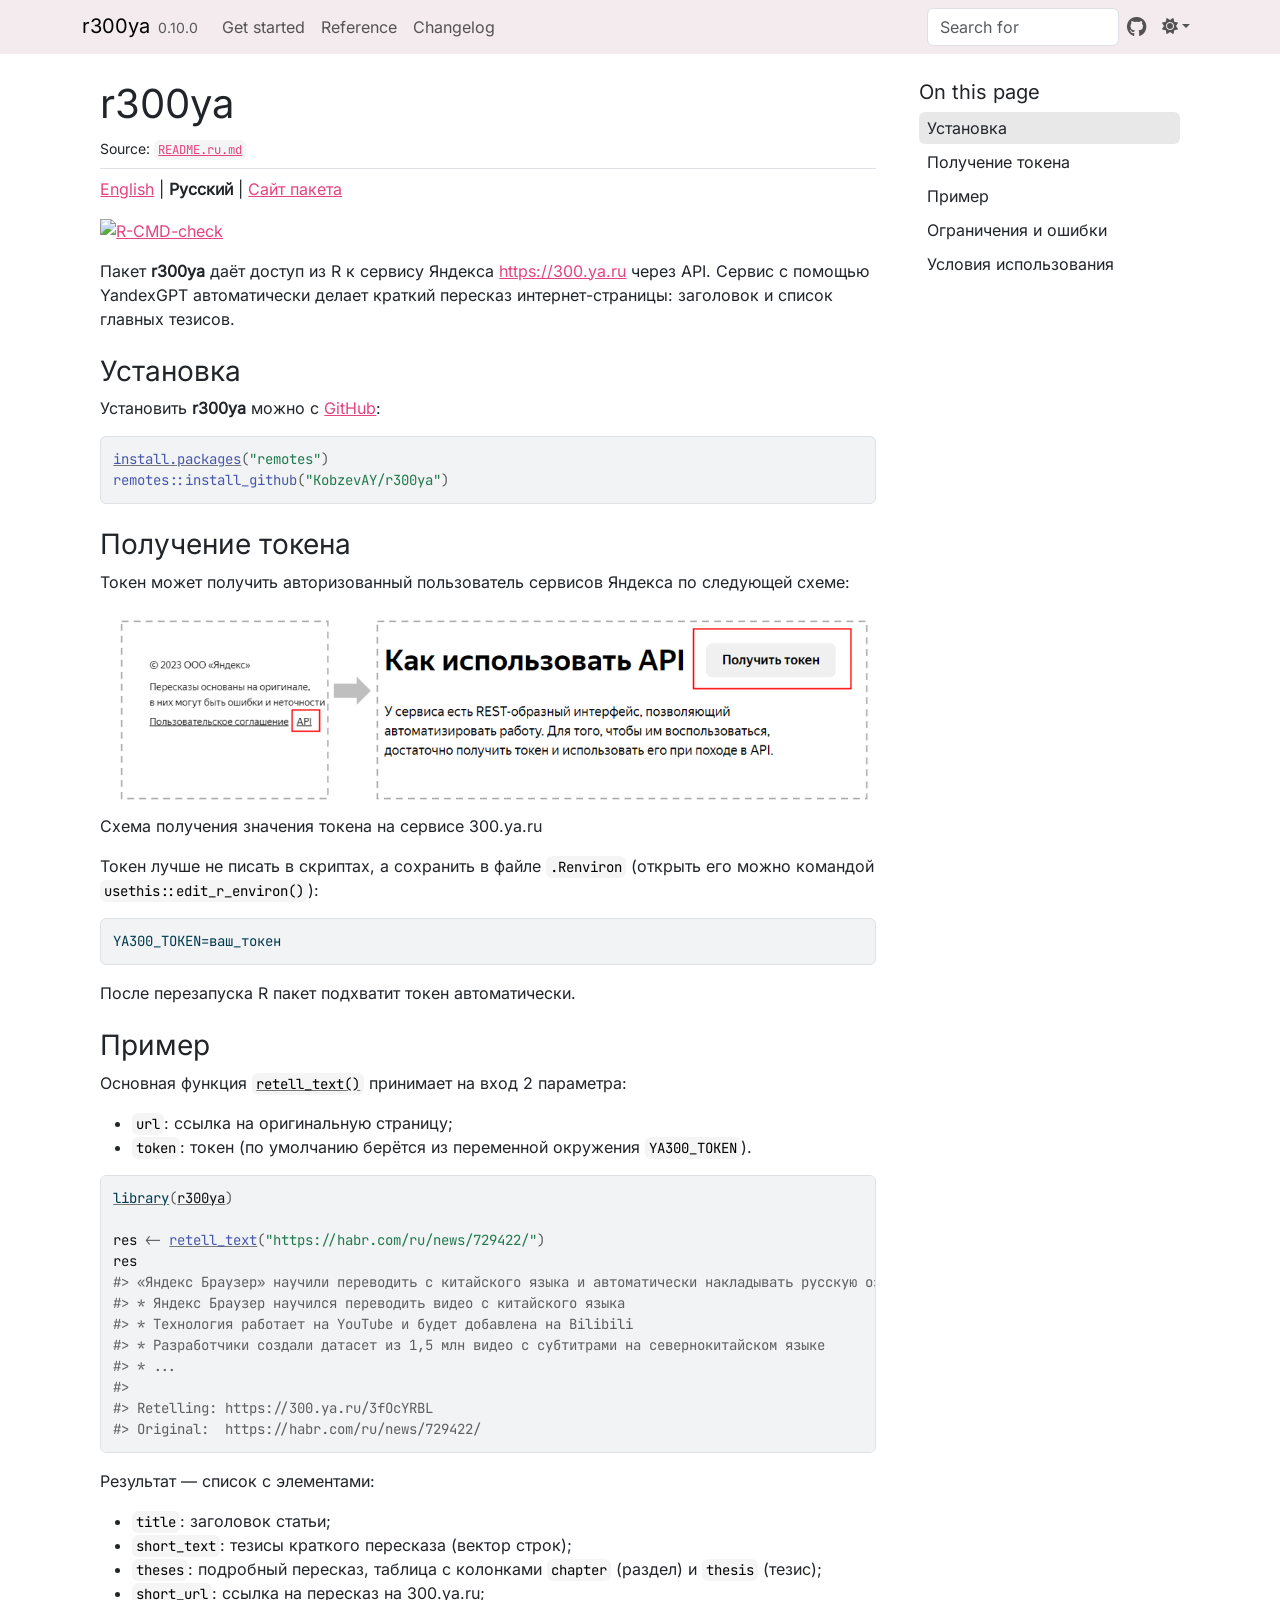
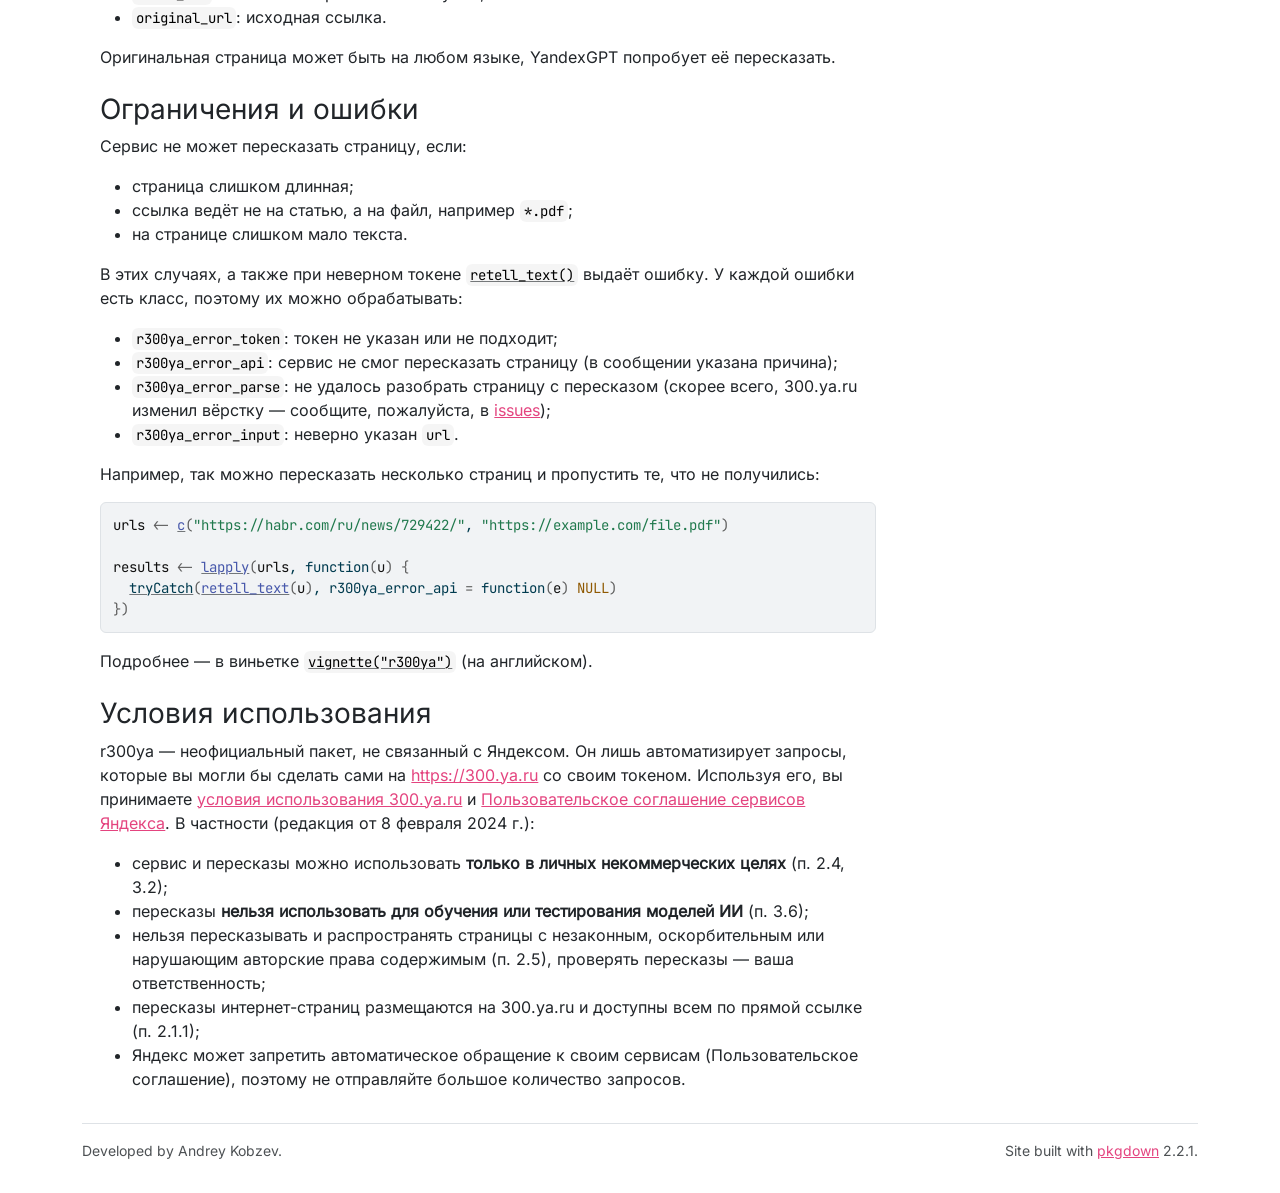
==== commit e518da6d: "Deploying to gh-pages from @ KobzevAY/r300ya@06bbfffee09aa39dc7bd08d401c3be644b6a122e 🚀" ====
--- a/README.ru.html
+++ b/README.ru.html
@@ -49,8 +49,8 @@
 <h2 id="установка">Установка<a class="anchor" aria-label="anchor" href="#%D1%83%D1%81%D1%82%D0%B0%D0%BD%D0%BE%D0%B2%D0%BA%D0%B0"></a></h2>
 <p>Установить <strong>r300ya</strong> можно с <a href="https://github.com/KobzevAY/r300ya" class="external-link">GitHub</a>:</p>
 <div class="sourceCode" id="cb1"><pre class="downlit sourceCode r">
-<code class="sourceCode R"><span><span class="co"># install.packages("pak")</span></span>
-<span><span class="fu">pak</span><span class="fu">::</span><span class="fu"><a href="https://pak.r-lib.org/reference/pak.html" class="external-link">pak</a></span><span class="op">(</span><span class="st">"KobzevAY/r300ya"</span><span class="op">)</span></span></code></pre></div>
+<code class="sourceCode R"><span><span class="fu"><a href="https://rdrr.io/r/utils/install.packages.html" class="external-link">install.packages</a></span><span class="op">(</span><span class="st">"remotes"</span><span class="op">)</span></span>
+<span><span class="fu">remotes</span><span class="fu">::</span><span class="fu">install_github</span><span class="op">(</span><span class="st">"KobzevAY/r300ya"</span><span class="op">)</span></span></code></pre></div>
 </div>
 <div class="section level2">
 <h2 id="получение-токена">Получение токена<a class="anchor" aria-label="anchor" href="#%D0%BF%D0%BE%D0%BB%D1%83%D1%87%D0%B5%D0%BD%D0%B8%D0%B5-%D1%82%D0%BE%D0%BA%D0%B5%D0%BD%D0%B0"></a></h2>
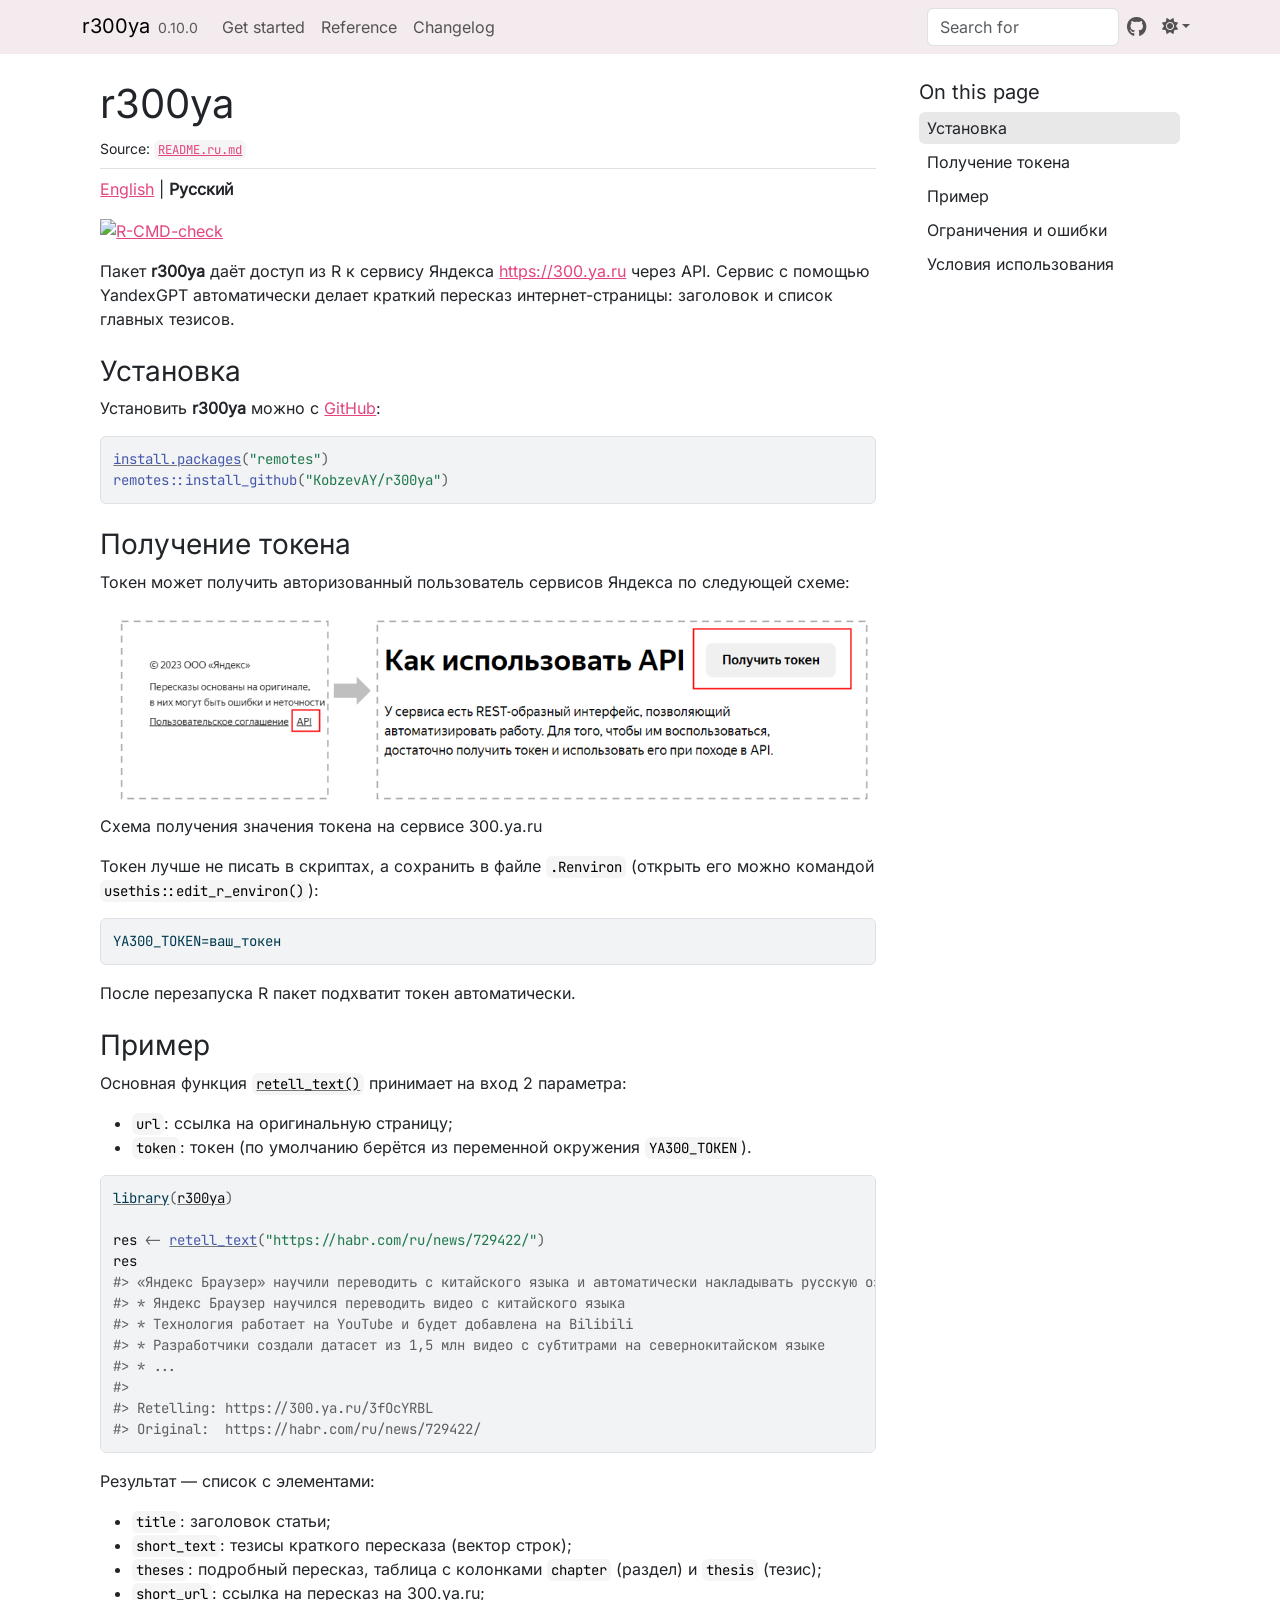
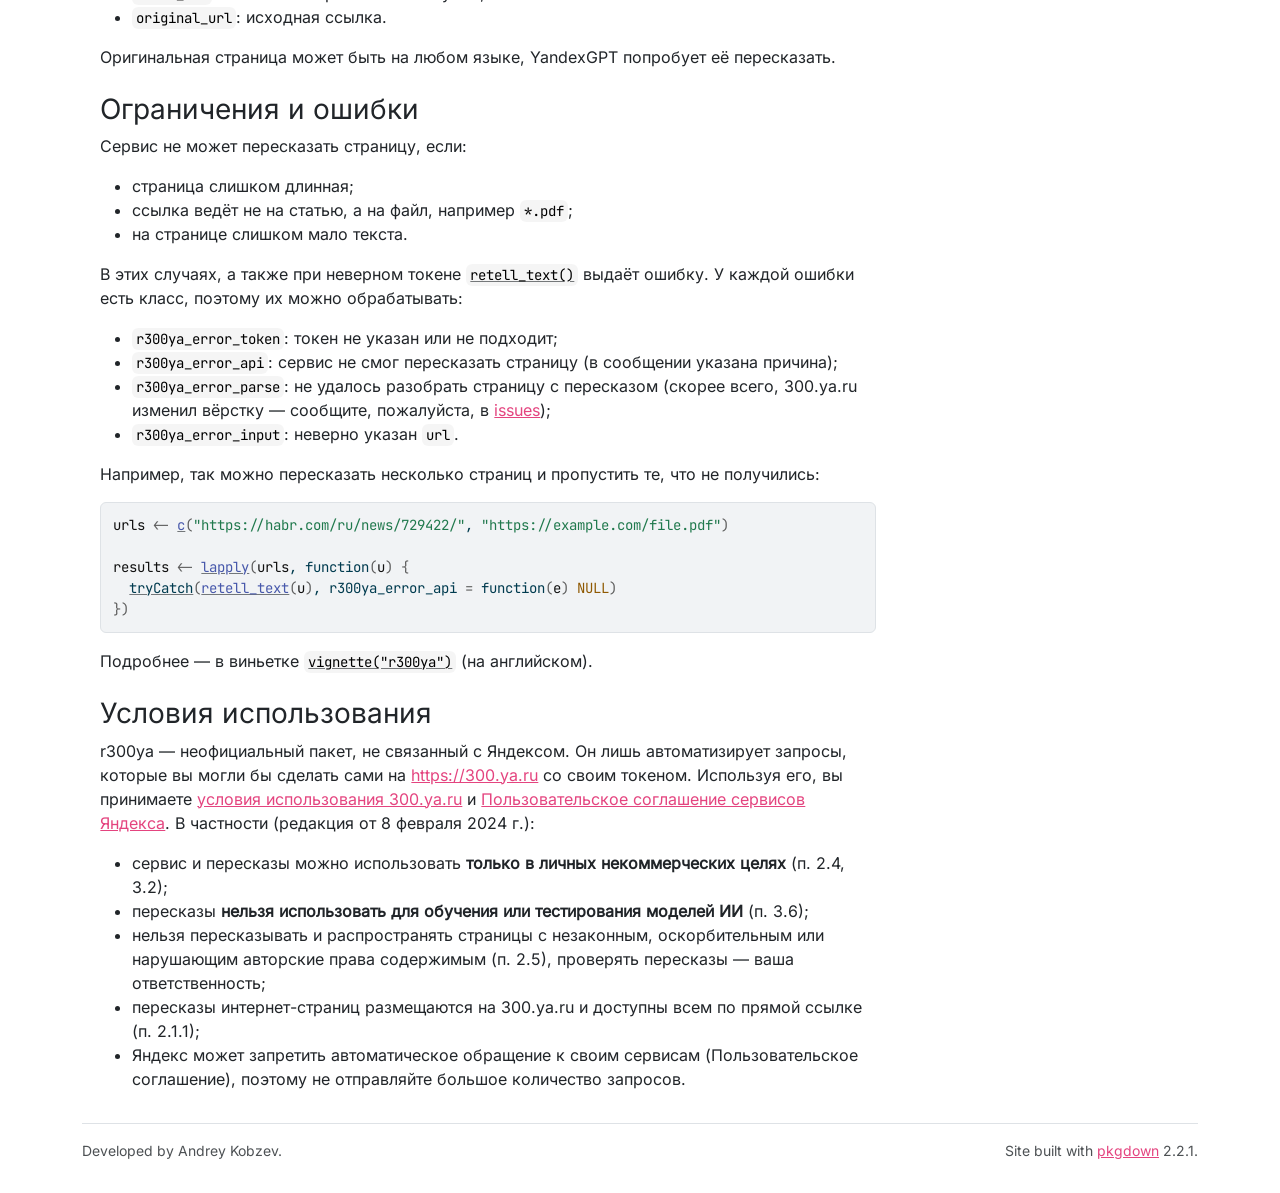
==== commit 3f9ef53b: "Deploying to gh-pages from @ KobzevAY/r300ya@4e4e3e2c72965095888fdc351178f64ff038e6e4 🚀" ====
--- a/README.ru.html
+++ b/README.ru.html
@@ -41,7 +41,7 @@
 
 <div id="r300ya" class="section level1">
 
-<p><a href="README.html">English</a> | <strong>Русский</strong> | <a href="https://kobzevay.github.io/r300ya/">Сайт пакета</a></p>
+<p><a href="README.html">English</a> | <strong>Русский</strong></p>
 <!-- badges: start -->
 <p><a href="https://github.com/KobzevAY/r300ya/actions/workflows/R-CMD-check.yaml" class="external-link"><img src="https://github.com/KobzevAY/r300ya/actions/workflows/R-CMD-check.yaml/badge.svg" alt="R-CMD-check"></a> <!-- badges: end --></p>
 <p>Пакет <strong>r300ya</strong> даёт доступ из R к сервису Яндекса <a href="https://300.ya.ru" class="external-link uri">https://300.ya.ru</a> через API. Сервис с помощью YandexGPT автоматически делает краткий пересказ интернет-страницы: заголовок и список главных тезисов.</p>
